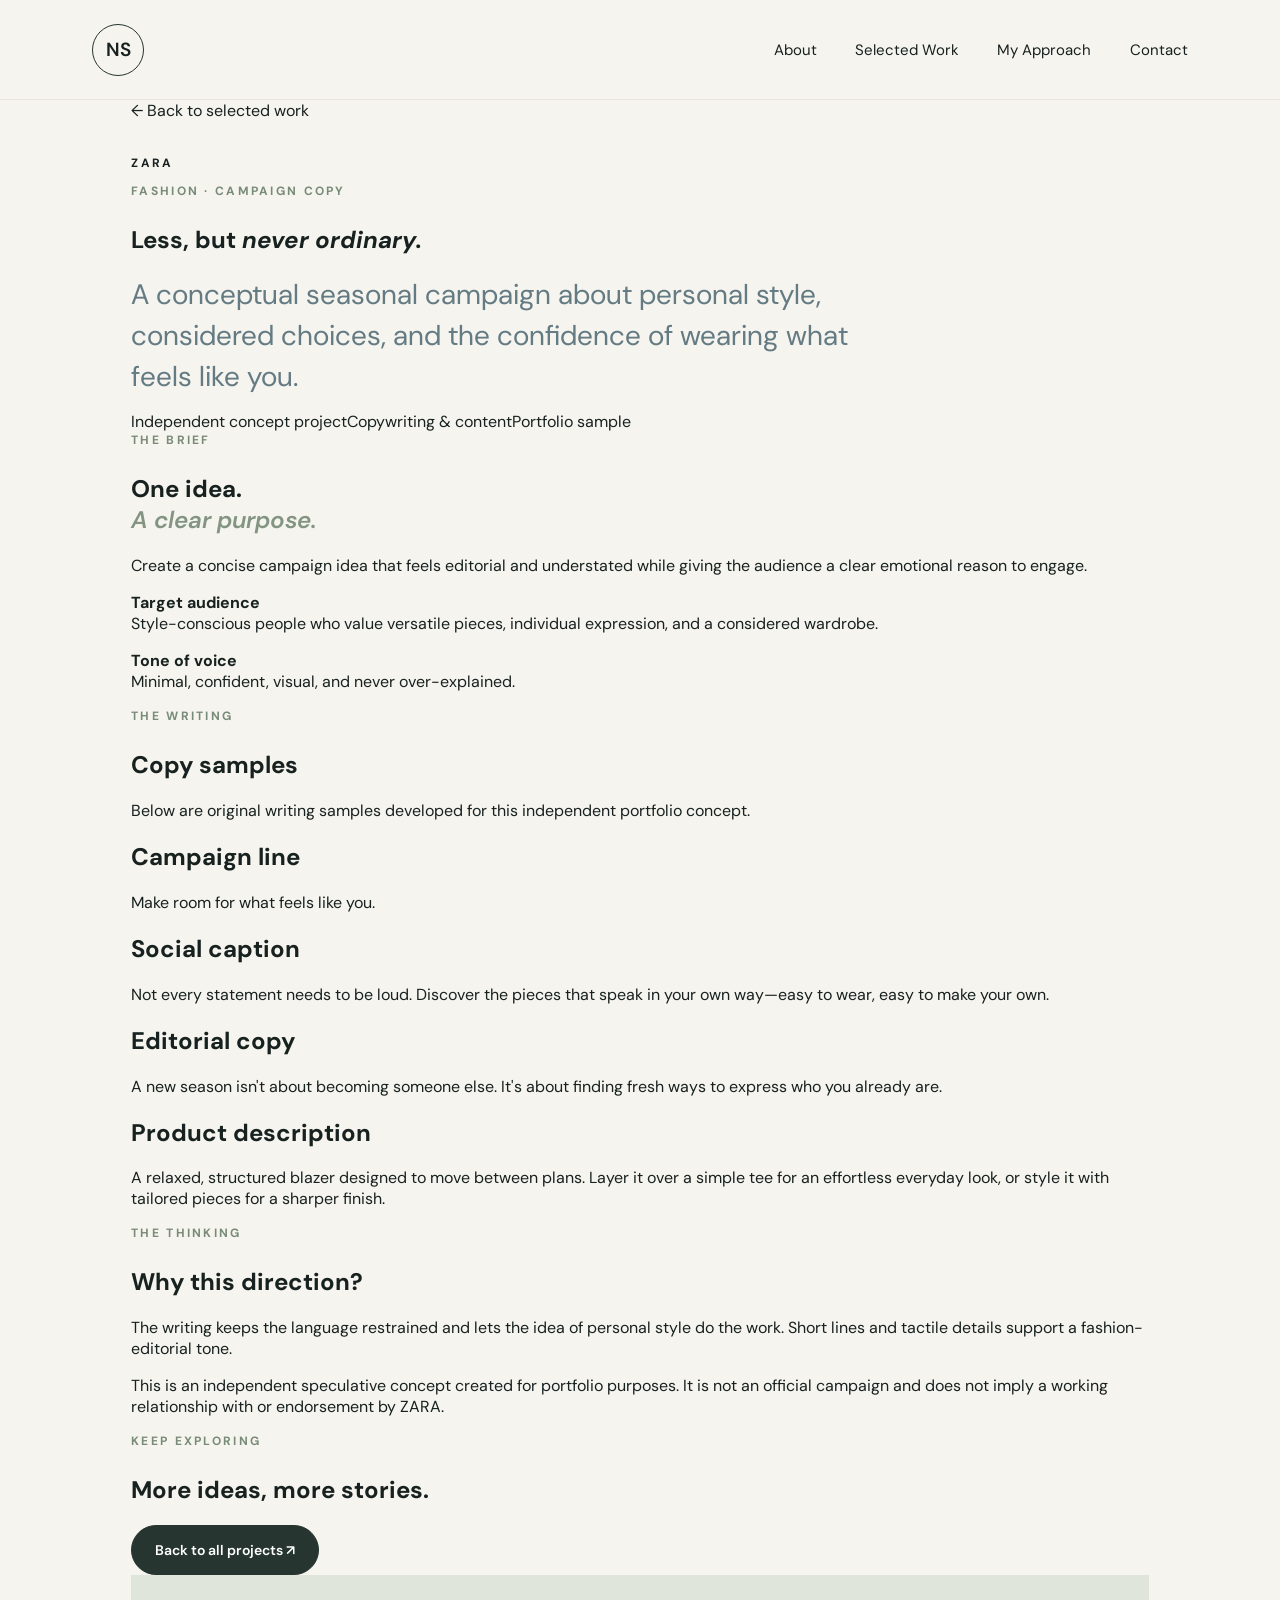
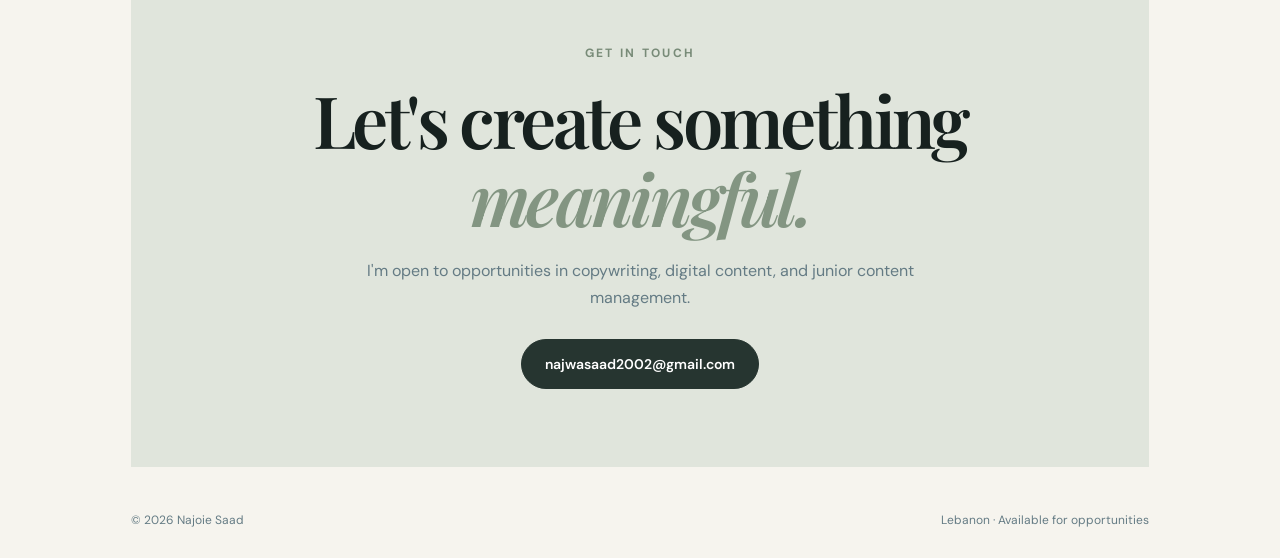
==== zara.html @ fbaffba5 "add copywriting portfolio project pages" ====
<!DOCTYPE html>
<html lang="en">
<head>
  <meta charset="UTF-8" />
  <meta name="viewport" content="width=device-width, initial-scale=1.0" />
  <meta name="description" content="ZARA conceptual copywriting project by Najoie Saad." />
  <title>ZARA | Najoie Saad Portfolio</title>
  <link rel="preconnect" href="https://fonts.googleapis.com">
  <link rel="preconnect" href="https://fonts.gstatic.com" crossorigin>
  <link href="https://fonts.googleapis.com/css2?family=DM+Sans:wght@400;500;600;700&family=Playfair+Display:ital,wght@0,600;0,700;1,600;1,700&display=swap" rel="stylesheet">
  <link rel="stylesheet" href="style.css" />
</head>
<body>
  <header class="nav">
    <a class="logo" href="index.html#home" aria-label="Najoie Saad home">NS</a>
    <nav aria-label="Main navigation">
      <a href="index.html#about">About</a>
      <a href="index.html#work">Selected Work</a>
      <a href="index.html#process">My Approach</a>
      <a href="index.html#contact">Contact</a>
    </nav>
  </header>
  <main>
    <section class="section-wrap project-page-hero">
      <a class="back-link" href="index.html#work">← Back to selected work</a>
      <p class="brand-label">ZARA</p>
      <p class="eyebrow">FASHION · CAMPAIGN COPY</p>
      <h1>Less, but <em>never ordinary.</em></h1>
      <p class="lead">A conceptual seasonal campaign about personal style, considered choices, and the confidence of wearing what feels like you.</p>
      <div class="project-meta"><span>Independent concept project</span><span>Copywriting & content</span><span>Portfolio sample</span></div>
    </section>
    <section class="case-study">
      <div class="section-wrap case-grid">
        <aside class="case-sidebar">
          <p class="eyebrow">THE BRIEF</p>
          <h2>One idea.<br><em>A clear purpose.</em></h2>
          <p>Create a concise campaign idea that feels editorial and understated while giving the audience a clear emotional reason to engage.</p>
          <p><strong>Target audience</strong><br>Style-conscious people who value versatile pieces, individual expression, and a considered wardrobe.</p>
          <p><strong>Tone of voice</strong><br>Minimal, confident, visual, and never over-explained.</p>
        </aside>
        <div class="case-content">
          <section><p class="eyebrow">THE WRITING</p><h2>Copy samples</h2><p>Below are original writing samples developed for this independent portfolio concept.</p></section>
          <section><h2>Campaign line</h2><div class="copy-sample"><p>Make room for what feels like you.</p></div></section>
<section><h2>Social caption</h2><div class="copy-sample"><p>Not every statement needs to be loud. Discover the pieces that speak in your own way—easy to wear, easy to make your own.</p></div></section>
<section><h2>Editorial copy</h2><div class="copy-sample"><p>A new season isn't about becoming someone else. It's about finding fresh ways to express who you already are.</p></div></section>
<section><h2>Product description</h2><div class="copy-sample"><p>A relaxed, structured blazer designed to move between plans. Layer it over a simple tee for an effortless everyday look, or style it with tailored pieces for a sharper finish.</p></div></section>

          <section><p class="eyebrow">THE THINKING</p><h2>Why this direction?</h2><p>The writing keeps the language restrained and lets the idea of personal style do the work. Short lines and tactile details support a fashion-editorial tone.</p></section>
          <p class="case-note">This is an independent speculative concept created for portfolio purposes. It is not an official campaign and does not imply a working relationship with or endorsement by ZARA.</p>
        </div>
      </div>
    </section>
    <section class="section-wrap next-project">
      <div><p class="eyebrow">KEEP EXPLORING</p><h2>More ideas, more stories.</h2></div>
      <a class="button primary" href="index.html#work">Back to all projects ↗</a>
    </section>
    <section id="contact" class="section-wrap contact-section">
      <p class="eyebrow">GET IN TOUCH</p>
      <h2>Let's create something<br><em>meaningful.</em></h2>
      <p>I'm open to opportunities in copywriting, digital content, and junior content management.</p>
      <div class="contact-buttons"><a class="button primary" href="mailto:najwasaad2002@gmail.com">najwasaad2002@gmail.com</a></div>
    </section>
  </main>
  <footer class="footer"><span>© 2026 Najoie Saad</span><span>Lebanon · Available for opportunities</span></footer>
</body>
</html>
---- style.css ----
/* Najoie Saad — Copywriting Portfolio */
:root {
  --paper: #f6f4ee;
  --white: #fffefa;
  --ink: #17211f;
  --green: #263530;
  --sage: #839582;
  --muted: #647b84;
  --line: #dce0d7;
  --soft-sage: #e0e5dc;
  --serif: "Playfair Display", Georgia, serif;
  --sans: "DM Sans", Arial, sans-serif;
}
* { box-sizing: border-box; }
html { scroll-behavior: smooth; scroll-padding-top: 90px; }
body { margin: 0; background: var(--paper); color: var(--ink); font-family: var(--sans); -webkit-font-smoothing: antialiased; }
a { color: inherit; text-decoration: none; }
.nav { height: 100px; padding: 0 max(7.2vw, 28px); display: flex; align-items: center; justify-content: space-between; border-bottom: 1px solid #e7e5de; background: rgba(246,244,238,.96); position: sticky; top: 0; z-index: 10; backdrop-filter: blur(12px); }
.logo { width: 52px; height: 52px; border: 1px solid var(--green); border-radius: 50%; display: grid; place-items: center; font-size: 19px; font-weight: 600; }
.nav nav { display: flex; gap: clamp(20px, 3vw, 44px); align-items: center; }
.nav nav a { font-size: 15px; transition: color .2s ease; }
.nav nav a:hover { color: var(--sage); }
.section-wrap { width: min(1296px, 79.5%); margin-inline: auto; }
.hero { min-height: 660px; display: grid; grid-template-columns: 1.55fr .8fr; align-items: center; gap: 8%; padding-block: 80px 90px; }
.eyebrow { color: #788b78; letter-spacing: .19em; font-size: 12px; font-weight: 700; margin: 0 0 25px; }
.hero h1 { font: 700 clamp(64px, 8.4vw, 112px)/.98 var(--serif); letter-spacing: -.065em; margin: 0 0 28px; max-width: 720px; }
.hero h1 span { display: block; font-style: italic; color: var(--sage); }
.lead { color: var(--muted); font-size: clamp(22px, 2.2vw, 29px); line-height: 1.45; max-width: 730px; margin: 0 0 14px; }
.intro { color: #657b82; font-size: 17px; line-height: 1.8; max-width: 690px; margin: 0; }
.buttons, .contact-buttons { display: flex; flex-wrap: wrap; gap: 12px; margin-top: 30px; }
.button { min-height: 50px; padding: 0 23px; border-radius: 100px; display: inline-flex; align-items: center; justify-content: center; gap: 12px; font-size: 14px; font-weight: 600; border: 1px solid var(--line); transition: transform .2s ease, background .2s ease; }
.button:hover { transform: translateY(-2px); }
.button.primary { background: var(--green); color: white; border-color: var(--green); }
.button.secondary { background: transparent; }
.hero-card { background: var(--green); color: #fffefa; min-height: 390px; padding: 54px 48px; box-shadow: 20px 20px 0 #e0e4dc; }
.initials { font: 700 90px/.95 var(--serif); letter-spacing: -.06em; margin-bottom: 25px; }
.card-traits { font-size: 15px; line-height: 1.7; color: #e0e5dc; margin: 0; }
.mini-line { height: 1px; background: #87948a; width: 58%; margin: 36px 0 27px; }
.hero-card h2 { font-size: 22px; margin: 0 0 10px; }
.hero-card > p:last-child { color: #c6d1c8; line-height: 1.65; font-size: 14px; margin: 0; }
.about-section { padding-block: 95px; display: grid; grid-template-columns: 1fr 1fr; gap: 10%; border-top: 1px solid var(--line); }
.about-section h2, .section-heading h2, .process-section h2, .background-section h2 { font: 600 clamp(36px, 4.2vw, 55px)/1.12 var(--serif); letter-spacing: -.04em; margin: 0; }
h2 em { color: var(--sage); font-weight: 600; }
.about-text p, .background-section p { color: var(--muted); font-size: 16px; line-height: 1.85; margin: 0 0 15px; }
.work-section { background: #eeeee7; padding: 92px 0 85px; }
.section-heading { display: flex; justify-content: space-between; align-items: end; gap: 40px; margin-bottom: 40px; }
.section-heading .eyebrow { margin-bottom: 18px; }
.section-note { color: var(--muted); line-height: 1.7; max-width: 330px; margin: 0 0 5px; font-size: 15px; }
.project-grid { display: grid; grid-template-columns: repeat(2, minmax(0, 1fr)); gap: 18px; }
.project-card { min-height: 390px; padding: 30px; border: 1px solid rgba(23,33,31,.08); display: flex; flex-direction: column; }
.project-dark { background: #263530; color: #fffefa; }
.project-rose { background: #f1e4df; }
.project-lime { background: #e2e8d8; }
.project-blue { background: #e0e7e8; }
.project-sand { background: #e9e1d3; }
.project-green { background: #dfe7dc; }
.project-coffee { background: #e8ddd0; }
.project-top { display: flex; justify-content: space-between; gap: 10px; font-size: 10px; font-weight: 700; letter-spacing: .14em; opacity: .72; }
.brand-label { font-size: 12px; letter-spacing: .2em; font-weight: 700; margin: 34px 0 12px; }
.project-card h3 { font: 600 clamp(31px, 3.5vw, 43px)/1.07 var(--serif); letter-spacing: -.04em; margin: 0 0 18px; }
.project-card h3 em { font-weight: 600; }
.project-description { font-size: 14px; line-height: 1.75; color: inherit; opacity: .78; margin: 0 0 24px; max-width: 520px; }
.sample-copy { margin-top: auto; border-top: 1px solid currentColor; border-color: rgba(23,33,31,.18); padding-top: 16px; }
.project-dark .sample-copy { border-color: rgba(255,255,255,.28); }
.sample-label { display: block; font-size: 9px; letter-spacing: .16em; font-weight: 700; opacity: .68; margin-bottom: 9px; }
.sample-copy p { font: 600 17px/1.5 var(--serif); margin: 0; }
.tags { display: flex; flex-wrap: wrap; gap: 7px; margin-top: 18px; }
.tags span { font-size: 10px; padding: 7px 10px; border: 1px solid rgba(23,33,31,.2); border-radius: 100px; }
.project-dark .tags span { border-color: rgba(255,255,255,.3); }
.disclaimer { color: #687b7d; font-size: 12px; line-height: 1.7; margin: 22px 0 0; max-width: 800px; }
.process-section { padding-block: 100px; }
.process-section .eyebrow { margin-bottom: 20px; }
.process-grid { display: grid; grid-template-columns: repeat(3, 1fr); gap: 28px; margin-top: 42px; }
.process-grid article { padding: 25px 0; border-top: 1px solid var(--line); }
.process-grid article > span { color: var(--sage); font-size: 12px; font-weight: 700; letter-spacing: .12em; }
.process-grid h3 { font: 600 25px var(--serif); margin: 18px 0 10px; }
.process-grid p { color: var(--muted); line-height: 1.75; font-size: 14px; margin: 0; }
.skills-strip { display: flex; flex-wrap: wrap; gap: 10px; padding-top: 35px; }
.skills-strip span { padding: 10px 14px; border: 1px solid var(--line); border-radius: 100px; font-size: 12px; color: #566e70; }
.background-section { background: var(--soft-sage); padding: 58px 6%; margin-bottom: 95px; display: grid; grid-template-columns: .65fr 1.35fr; gap: 6%; align-items: start; }
.background-section .eyebrow { margin-top: 10px; }
.background-section h2 { margin-bottom: 18px; }
.background-section p { max-width: 760px; margin-bottom: 0; }
.contact-section { background: var(--soft-sage); padding: 70px 25px 78px; text-align: center; margin-bottom: 45px; }
.contact-section .eyebrow { margin-bottom: 20px; }
.contact-section h2 { font: 600 clamp(42px, 6vw, 72px)/1.08 var(--serif); letter-spacing: -.05em; margin: 0 0 20px; }
.contact-section > p:not(.eyebrow) { color: var(--muted); line-height: 1.7; max-width: 600px; margin: 0 auto; }
.contact-buttons { justify-content: center; margin-top: 28px; }
.footer { width: min(1296px, 79.5%); margin: 0 auto; padding: 0 0 30px; display: flex; justify-content: space-between; gap: 20px; color: var(--muted); font-size: 12px; }
@media (max-width: 900px) {
  .section-wrap, .footer { width: 86%; }
  .hero { grid-template-columns: 1fr; gap: 45px; padding-block: 65px; }
  .hero-card { width: min(100%, 500px); min-height: 0; }
  .about-section, .background-section { grid-template-columns: 1fr; gap: 28px; }
  .section-heading { align-items: start; flex-direction: column; gap: 18px; }
}
@media (max-width: 620px) {
  .nav { height: auto; min-height: 82px; padding: 15px 7%; align-items: flex-start; gap: 16px; }
  .logo { flex: 0 0 45px; width: 45px; height: 45px; }
  .nav nav { justify-content: flex-end; flex-wrap: wrap; gap: 12px 16px; padding-top: 4px; }
  .nav nav a { font-size: 12px; }
  .section-wrap, .footer { width: 88%; }
  .hero { min-height: auto; padding-block: 55px 65px; }
  .hero h1 { font-size: clamp(58px, 17vw, 82px); }
  .eyebrow { font-size: 10px; line-height: 1.6; }
  .hero-card { padding: 35px 30px; box-shadow: 10px 10px 0 #e0e4dc; }
  .initials { font-size: 72px; }
  .about-section, .process-section { padding-block: 65px; }
  .work-section { padding-block: 65px; }
  .project-grid, .process-grid { grid-template-columns: 1fr; }
  .project-card { min-height: 350px; padding: 25px; }
  .background-section { padding: 35px 27px; margin-bottom: 65px; }
  .contact-section { padding: 52px 20px; }
  .contact-buttons, .buttons { align-items: stretch; flex-direction: column; }
  .button { width: 100%; }
  .footer { flex-direction: column; gap: 8px; }
}
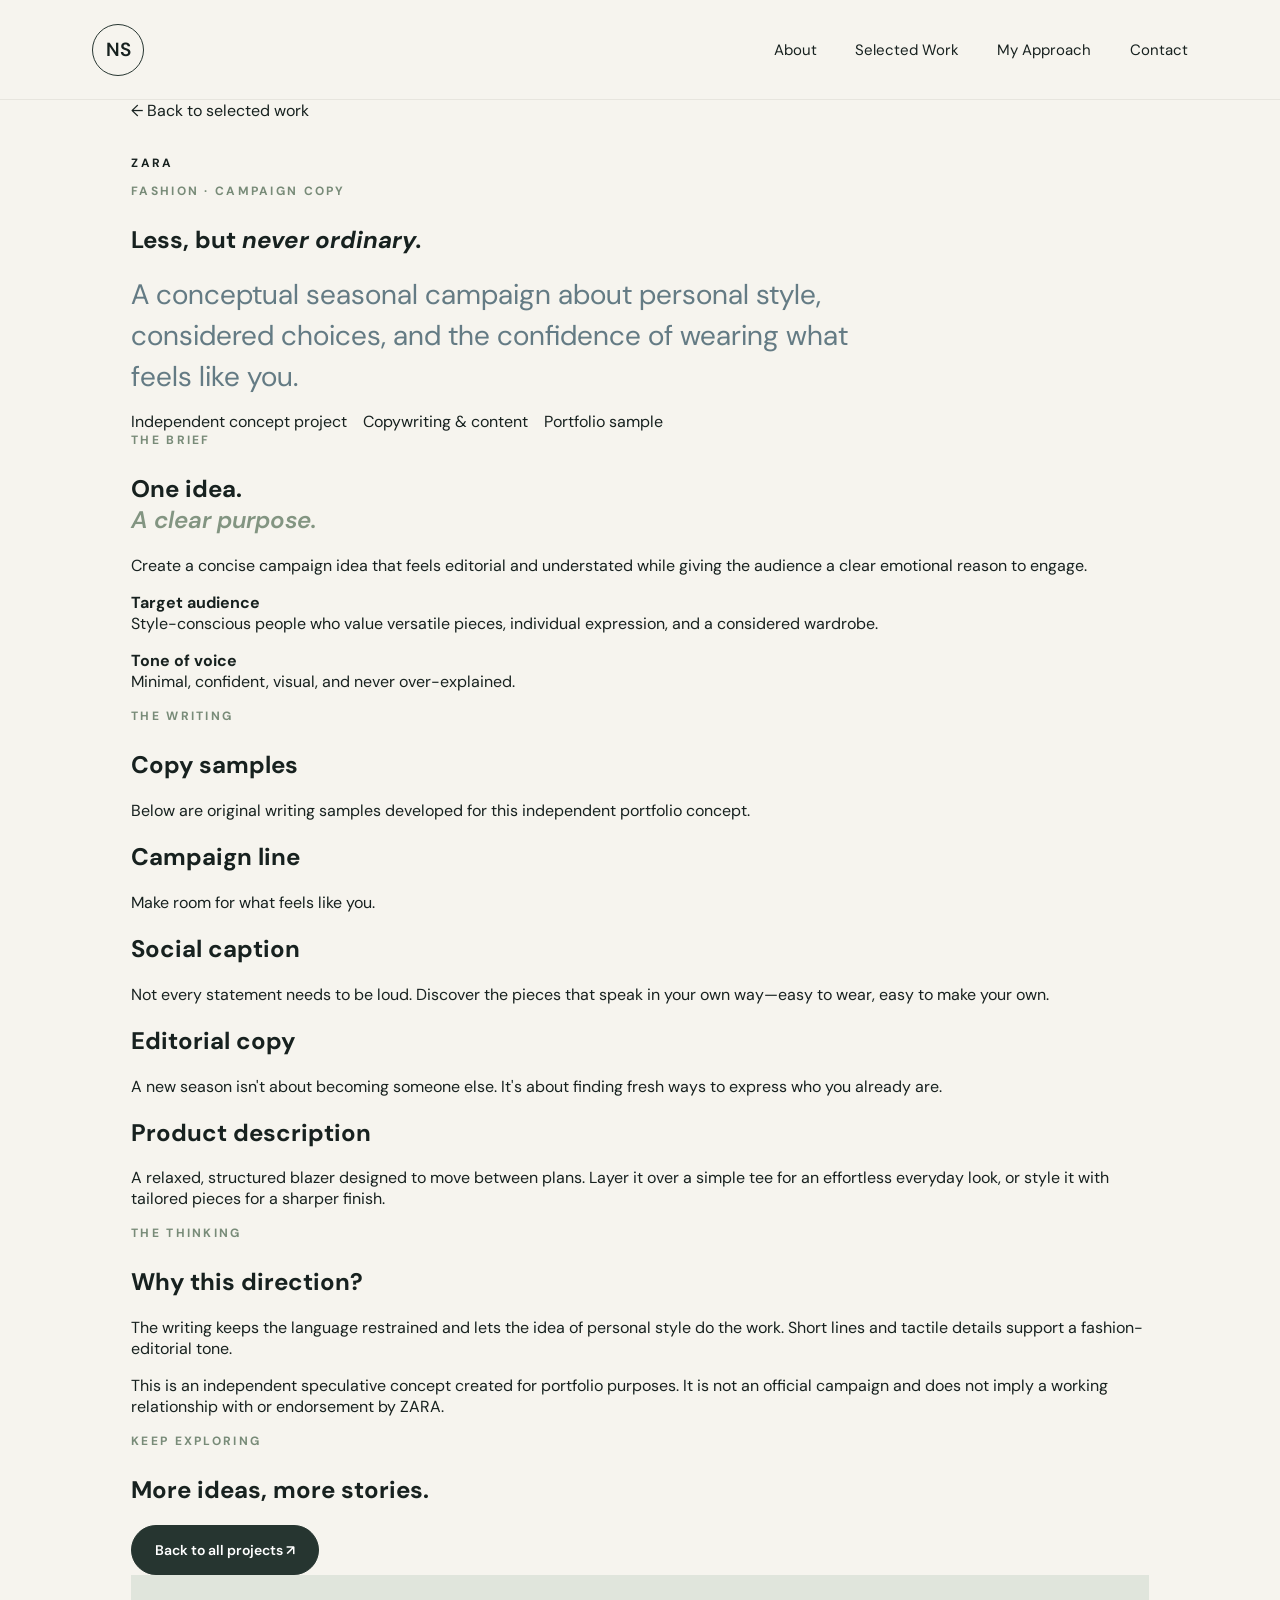
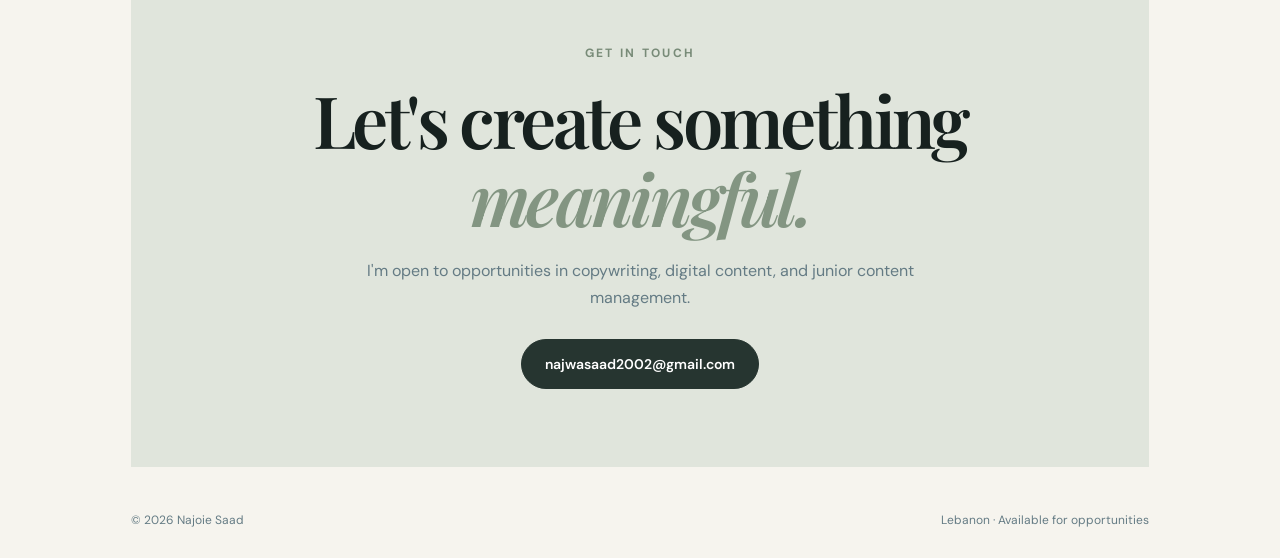
==== commit 6515a85c: "Update zara.html" ====
--- a/zara.html
+++ b/zara.html
@@ -27,7 +27,11 @@
       <p class="eyebrow">FASHION · CAMPAIGN COPY</p>
       <h1>Less, but <em>never ordinary.</em></h1>
       <p class="lead">A conceptual seasonal campaign about personal style, considered choices, and the confidence of wearing what feels like you.</p>
-      <div class="project-meta"><span>Independent concept project</span><span>Copywriting & content</span><span>Portfolio sample</span></div>
+      <div class="project-meta">
+  <span>Independent concept project</span>
+  <span>Copywriting &amp; content</span>
+  <span>Portfolio sample</span>
+</div>
     </section>
     <section class="case-study">
       <div class="section-wrap case-grid">
@@ -63,4 +67,4 @@
   </main>
   <footer class="footer"><span>© 2026 Najoie Saad</span><span>Lebanon · Available for opportunities</span></footer>
 </body>
-</html>+</html>
--- a/style.css
+++ b/style.css
@@ -115,3 +115,13 @@
   .button { width: 100%; }
   .footer { flex-direction: column; gap: 8px; }
 }
+.project-meta {
+    display: flex;
+    flex-wrap: wrap;
+    gap: 8px 16px;
+    align-items: center;
+}
+
+.project-meta span {
+    display: inline-block;
+}
